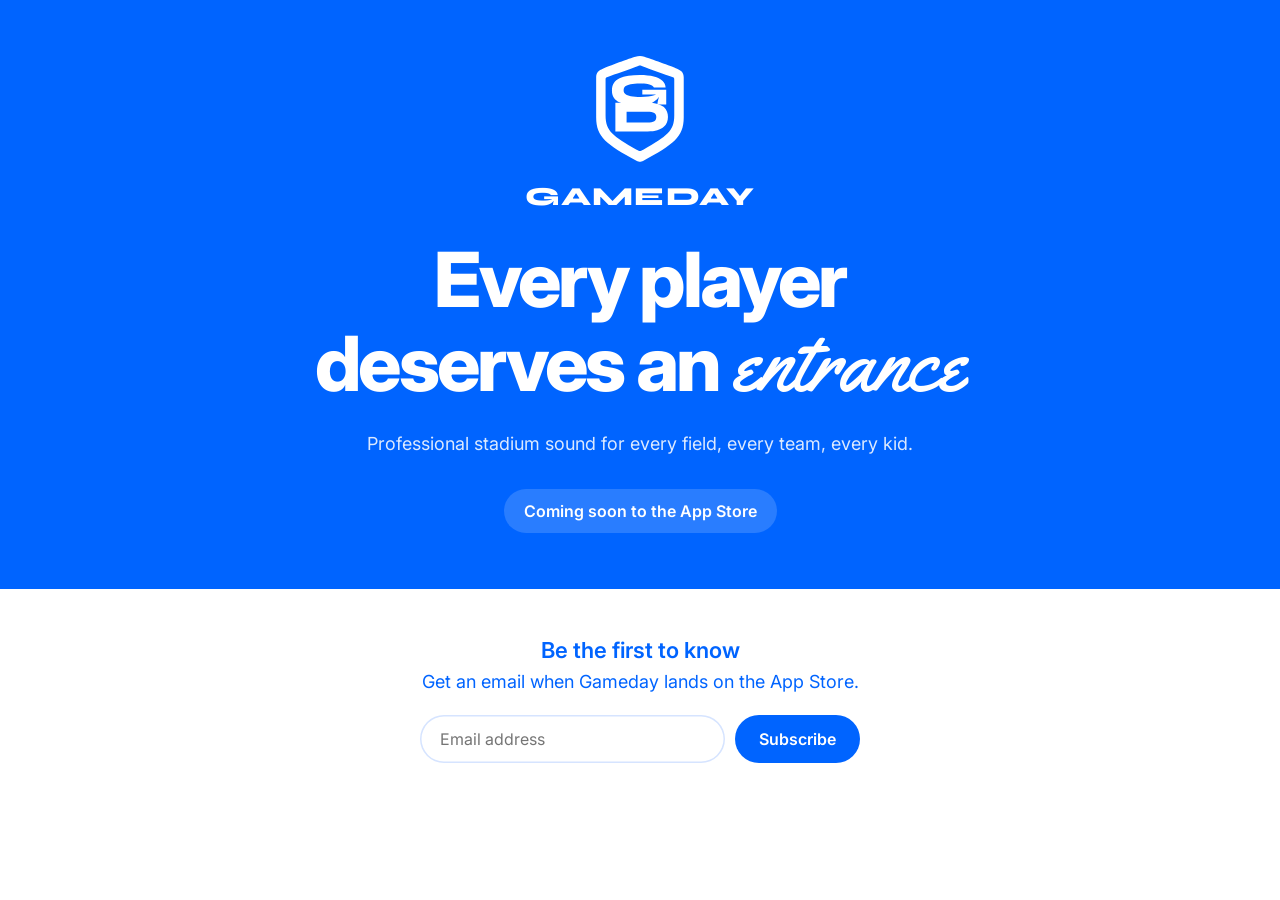
==== coming-soon.html @ 6db1c19f "Start the Herald website from the Gameday website Co-Authored-By: Claude Opus 5.5 <noreply@anthropic" ====
<!DOCTYPE html>
<html lang="en">
<head>
  <meta charset="UTF-8" />
  <meta name="viewport" content="width=device-width, initial-scale=1.0, viewport-fit=cover" />
  <title>Gameday — Every Player Deserves an Entrance</title>
  <meta name="description" content="Walkout music and AI player announcements for youth sports. Coming soon to the App Store." />
  <meta name="theme-color" content="#0064FF" />
  <!-- The light icon by default (and on dark tab bars); light tab bars get
       the dark icon. -->
  <link rel="icon" type="image/png" sizes="48x48" href="/images/favicon-light.png" />
  <link rel="icon" type="image/png" sizes="48x48" href="/images/favicon-dark.png" media="(prefers-color-scheme: light)" />
  <link rel="stylesheet" href="/fonts/fonts.css" />
  <style>
    /* Shown at getgameday.app until the full site launches: _redirects
       serves this page for "/". Remove that line to put index.html live. */
    :root {
      --hero-blue: #0064FF;
      --white: #FFFFFF;
      --field-border: #D6E4FF;
      --font-body: "Inter", -apple-system, BlinkMacSystemFont, "Helvetica Neue", sans-serif;
      --font-logo: "Syne", "Arial Black", sans-serif;
      --font-accent: "Yellowtail", "Brush Script MT", cursive;
    }
    * { box-sizing: border-box; }
    html, body { margin: 0; min-height: 100%; }
    /* Two tones: the blue hero ends in a hard cut just below "Coming soon",
       and the sign-up sits on white beneath it. */
    body {
      background: var(--white);
      font: 18px/1.5 var(--font-body);
      display: flex;
      flex-direction: column;
      text-align: center;
    }
    .hero, .signup-band {
      display: flex;
      flex-direction: column;
      align-items: center;
      padding-left: max(24px, env(safe-area-inset-left));
      padding-right: max(24px, env(safe-area-inset-right));
    }
    .hero {
      background: var(--hero-blue);
      color: var(--white);
      padding-top: max(56px, env(safe-area-inset-top));
      padding-bottom: 56px;
    }
    .signup-band {
      flex: 1;
      color: var(--hero-blue);
      padding-top: 48px;
      padding-bottom: max(48px, env(safe-area-inset-bottom));
    }
    .hero { gap: 22px; }
    .hero > * { max-width: 820px; }
    /* Inline, so it shows however the page is opened. */
    .badge { width: 88px; height: 106px; color: var(--white); }
    /* Pure white: the paragraph dimming below doesn't apply to it. */
    .wordmark { margin: 0; font: 800 clamp(17px, 4.5vw, 26px)/1 var(--font-logo); letter-spacing: 0.04em; text-transform: uppercase; opacity: 1; }
    h1 { margin: 8px 0 0; font: 800 clamp(28px, 9vw, 76px)/1.05 var(--font-body); letter-spacing: -0.035em; }
    /* Exactly two lines: each stays whole. */
    h1 .line { display: block; white-space: nowrap; }
    .accent-word { font-family: var(--font-accent); font-weight: 400; font-size: 1.1em; letter-spacing: 0; }
    p { margin: 0; opacity: 0.86; text-wrap: balance; max-width: 560px; }
    .signup { width: 100%; max-width: 440px; }
    .signup h2 { margin: 0 0 4px; font: 600 22px/1.25 var(--font-body); color: var(--hero-blue); }
    .signup > p { margin: 0 auto 20px; color: var(--hero-blue); opacity: 1; }
    .signup form { display: flex; flex-wrap: wrap; gap: 10px; }
    .signup input[type="email"] { flex: 1 1 220px; min-width: 0; border: 0; border-radius: 999px; padding: 14px 20px; font: 400 16px var(--font-body); color: #0A0A0B; background: var(--white); box-shadow: inset 0 0 0 1.5px var(--field-border); }
    .signup button { flex: 0 0 auto; border: 0; border-radius: 999px; padding: 14px 24px; cursor: pointer; background: var(--hero-blue); color: var(--white); font: 600 16px var(--font-body); }
    .signup button:disabled { opacity: 0.6; }
    .signup input[type="email"]:focus-visible, .signup button:focus-visible { outline: 3px solid var(--hero-blue); outline-offset: 2px; }
    /* Bots fill this in; people never see it. */
    .signup .website { position: absolute; left: -9999px; }
    .signup .signup-status { margin: 12px auto 0; color: var(--hero-blue); opacity: 1; }
    .signup .signup-status:empty { display: none; }
    .soon { margin-top: 10px; padding: 10px 20px; border-radius: 999px; background: rgba(255, 255, 255, 0.16); font-weight: 600; font-size: 16px; opacity: 1; }
  </style>
</head>
<body>
  <main class="hero">
    <svg class="badge" viewBox="0 0 464 561" fill="currentColor" role="img" aria-label="Gameday">
      <path d="M224.278 261.579C203.696 261.579 184.776 260.312 167.519 257.779C150.42 255.404 135.538 251.288 122.872 245.43C110.364 239.414 100.627 231.26 93.6611 220.969C86.8532 210.678 83.4492 197.695 83.4492 182.021C83.4492 166.347 86.9323 153.286 93.8985 142.836C100.865 132.229 110.839 123.838 123.822 117.663C136.962 111.33 152.557 106.818 170.606 104.126C188.813 101.435 209.079 100.089 231.402 100.089C260.692 100.089 285.232 102.781 305.023 108.164C324.971 113.547 340.17 121.225 350.62 131.2C361.069 141.016 366.689 152.732 367.481 166.347H305.735C303.835 162.864 300.352 159.54 295.286 156.373C290.219 153.048 282.62 150.357 272.487 148.299C262.354 146.24 248.659 145.211 231.402 145.211C211.137 145.211 194.671 146.478 182.005 149.011C169.34 151.386 160.078 155.265 154.22 160.648C148.362 166.031 145.433 173.155 145.433 182.021C145.433 189.779 148.441 196.191 154.457 201.258C160.473 206.324 170.131 210.124 183.43 212.657C196.729 215.19 214.303 216.457 236.152 216.457C251.509 216.457 264.808 215.823 276.049 214.557C287.449 213.132 297.74 210.995 306.922 208.145C316.264 205.295 325.525 201.733 334.708 197.458L340.408 204.345C330.592 222.869 316.026 237.039 296.711 246.855C277.395 256.671 253.251 261.579 224.278 261.579ZM324.259 256.829C324.259 252.079 324.892 246.696 326.159 240.68C327.425 234.664 329.009 228.41 330.908 221.919C332.967 215.269 334.946 209.016 336.846 203.158H244.226V178.222H370.806V256.829H324.259Z"/>
      <path d="M272.645 247.33C294.019 247.33 311.672 249.388 325.605 253.504C339.537 257.621 350.461 263.241 358.377 270.366C366.294 277.49 371.835 285.644 375.001 294.827C378.326 303.851 379.989 313.351 379.989 323.325C379.989 333.299 378.168 342.878 374.526 352.061C370.885 361.085 364.869 369.159 356.478 376.284C348.245 383.409 337.241 389.029 323.467 393.145C309.851 397.262 292.911 399.32 272.645 399.32H101.656V247.33H272.645ZM161.028 351.823H270.271C279.137 351.823 286.657 351.269 292.832 350.161C299.006 348.894 303.914 347.073 307.556 344.699C311.355 342.324 314.047 339.395 315.63 335.912C317.372 332.27 318.243 328.075 318.243 323.325C318.243 318.575 317.372 314.459 315.63 310.976C314.047 307.334 311.355 304.326 307.556 301.951C303.914 299.576 299.006 297.835 292.832 296.727C286.657 295.46 279.137 294.827 270.271 294.827H161.028V351.823Z"/>
      <path d="M231.725 560.206C235.581 560.206 242.592 558.803 250.305 554.597C407.709 468.357 463.449 429.094 463.449 325.326V114.285C463.449 85.5386 449.777 76.7744 428.042 67.3088C399.646 55.0389 283.609 14.0225 255.213 4.2073C247.851 1.75331 239.788 7.62939e-06 231.725 7.62939e-06C223.662 7.62939e-06 215.248 2.45404 208.236 4.2073C179.841 11.2182 63.8029 55.39 35.4075 67.3088C13.672 76.4234 0 85.5386 0 114.285V325.326C0 429.094 55.7401 468.007 213.144 554.597C220.857 558.803 227.868 560.206 231.725 560.206ZM231.725 502.713C227.518 502.713 223.311 501.661 213.846 496.403C87.2909 420.68 49.7804 398.244 49.7804 313.056V123.75C49.7804 117.44 51.1826 114.635 56.792 112.181C101.665 94.6531 177.387 70.4643 222.26 52.5849C225.765 51.1827 228.92 50.8323 231.725 50.8323C234.529 50.8323 237.684 51.1827 241.19 52.5849C285.712 70.4643 360.382 96.7567 406.307 112.181C412.266 114.285 413.318 117.44 413.318 123.75V313.056C413.318 398.244 375.808 420.68 249.253 496.403C240.138 501.661 235.932 502.713 231.725 502.713Z"/>
    </svg>
    <p class="wordmark">Gameday</p>
    <h1><span class="line">Every player</span><span class="line">deserves an <span class="accent-word">entrance</span></span></h1>
    <p>Professional stadium sound for every field, every team, every kid.</p>
    <p class="soon">Coming soon to the App Store</p>
  </main>

  <section class="signup-band" aria-label="Email sign-up">
    <!-- Posts to /subscribe in worker.js, which forwards it to Kit from the
         server, so a visitor's browser never contacts Kit. -->
    <div class="signup">
      <h2>Be the first to know</h2>
      <p>Get an email when Gameday lands on the App Store.</p>
      <form id="signup-form" method="post" action="/subscribe">
        <input type="email" name="email_address" placeholder="Email address" aria-label="Email address" autocomplete="email" required />
        <input class="website" type="text" name="website" tabindex="-1" autocomplete="off" aria-hidden="true" />
        <button type="submit">Subscribe</button>
      </form>
      <p class="signup-status" id="signup-status" role="status"></p>
      <script>
        document.getElementById('signup-form').addEventListener('submit', async (event) => {
          event.preventDefault();
          const form = event.target;
          const status = document.getElementById('signup-status');
          const button = form.querySelector('button');
          button.disabled = true;
          status.textContent = '';
          try {
            const response = await fetch(form.action, { method: 'POST', body: new FormData(form), headers: { accept: 'application/json' } });
            status.textContent = (await response.json()).message;
            if (response.ok) form.hidden = true;
          } catch {
            status.textContent = "That didn't go through. Please try again in a moment.";
          }
          button.disabled = false;
        });
      </script>
    </div>
  </section>
</body>
</html>
---- fonts/fonts.css ----
/* Every font the site uses, served from this site so a page view contacts no
   third party. Licenses are in this folder. */
@font-face {
  font-family: 'Inter';
  font-style: normal;
  font-weight: 100 900;
  font-display: swap;
  src: url('/fonts/inter-latin-ext.woff2') format('woff2');
  unicode-range: U+0100-02BA,U+02BD-02C5,U+02C7-02CC,U+02CE-02D7,U+02DD-02FF,U+0304,U+0308,U+0329,U+1D00-1DBF,U+1E00-1E9F,U+1EF2-1EFF,U+2020,U+20A0-20AB,U+20AD-20C0,U+2113,U+2C60-2C7F,U+A720-A7FF;
}
@font-face {
  font-family: 'Inter';
  font-style: normal;
  font-weight: 100 900;
  font-display: swap;
  src: url('/fonts/inter-latin.woff2') format('woff2');
  unicode-range: U+0000-00FF,U+0131,U+0152-0153,U+02BB-02BC,U+02C6,U+02DA,U+02DC,U+0304,U+0308,U+0329,U+2000-206F,U+20AC,U+2122,U+2191,U+2193,U+2212,U+2215,U+FEFF,U+FFFD;
}
@font-face {
  font-family: 'Syne';
  font-style: normal;
  font-weight: 400 800;
  font-display: swap;
  src: url('/fonts/Syne-Variable.ttf') format('truetype');
}
@font-face {
  font-family: 'Yellowtail';
  font-style: normal;
  font-weight: 400;
  font-display: swap;
  src: url('/fonts/Yellowtail-Regular.ttf') format('truetype');
}
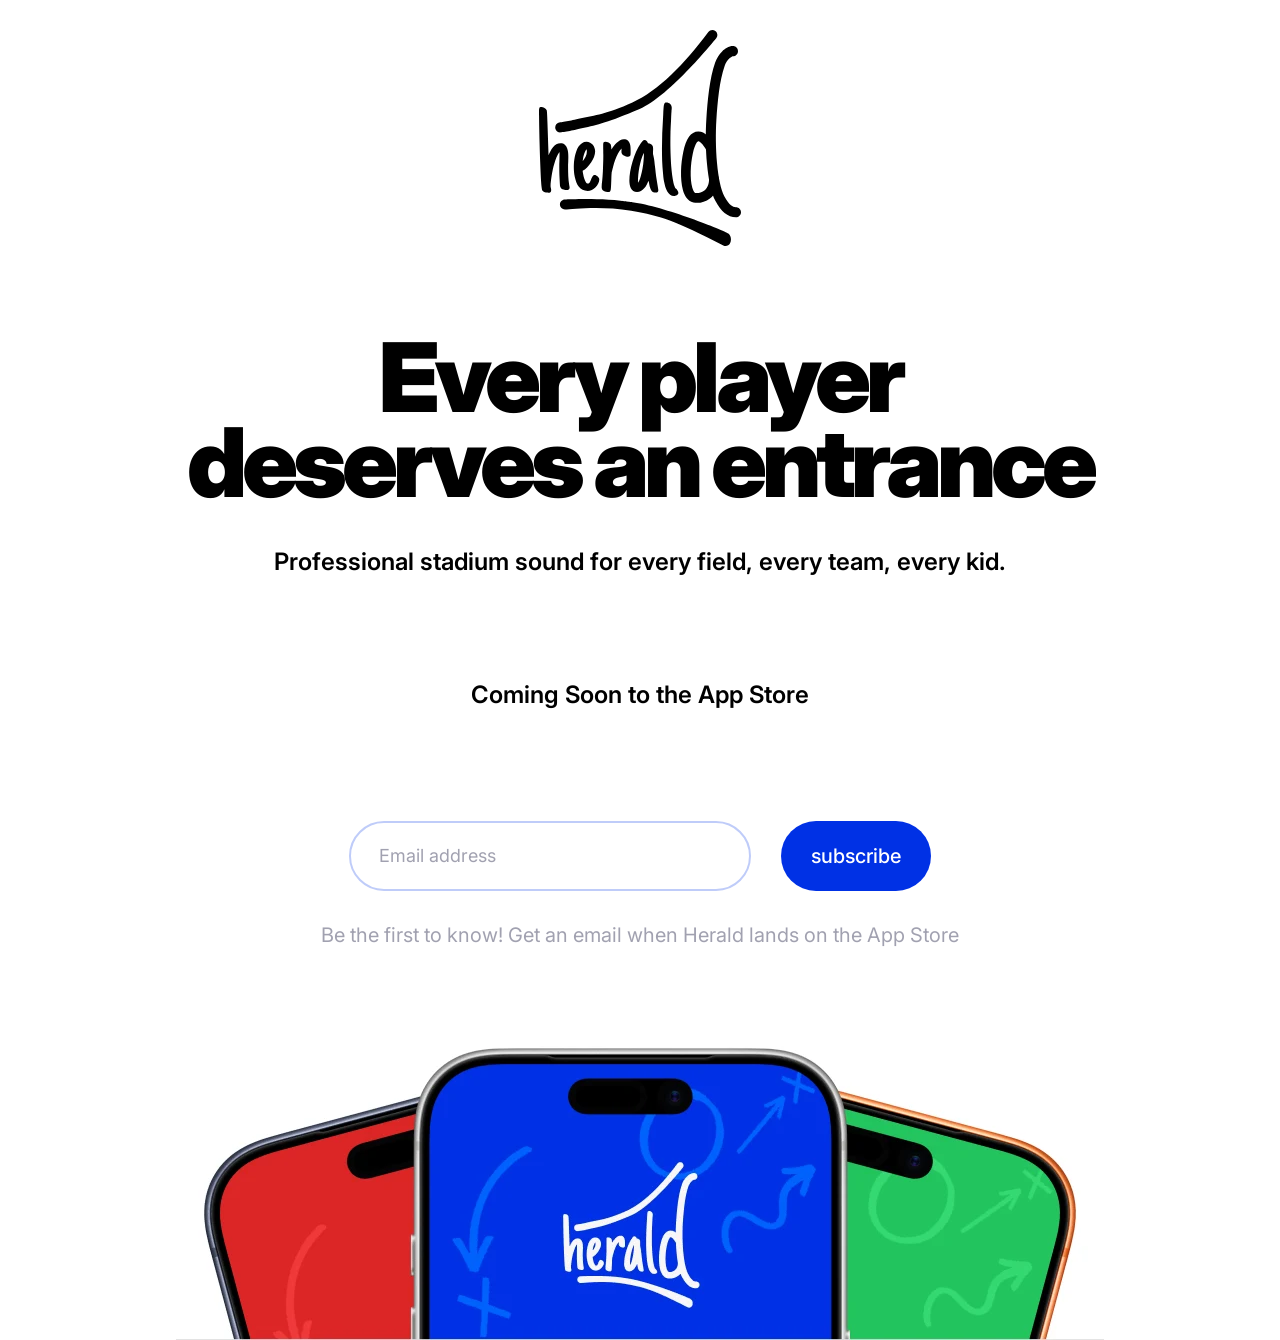
==== commit f6c351de: "Coming-soon page: Herald design from Figma Co-Authored-By: Claude Opus 5.5 <noreply@anthropic.com>" ====
--- a/coming-soon.html
+++ b/coming-soon.html
@@ -3,125 +3,138 @@
 <head>
   <meta charset="UTF-8" />
   <meta name="viewport" content="width=device-width, initial-scale=1.0, viewport-fit=cover" />
-  <title>Gameday — Every Player Deserves an Entrance</title>
+  <title>Herald — Every Player Deserves an Entrance</title>
   <meta name="description" content="Walkout music and AI player announcements for youth sports. Coming soon to the App Store." />
-  <meta name="theme-color" content="#0064FF" />
+  <meta name="theme-color" content="#FFFFFF" />
   <!-- The light icon by default (and on dark tab bars); light tab bars get
        the dark icon. -->
   <link rel="icon" type="image/png" sizes="48x48" href="/images/favicon-light.png" />
   <link rel="icon" type="image/png" sizes="48x48" href="/images/favicon-dark.png" media="(prefers-color-scheme: light)" />
   <link rel="stylesheet" href="/fonts/fonts.css" />
   <style>
-    /* Shown at getgameday.app until the full site launches: _redirects
-       serves this page for "/". Remove that line to put index.html live. */
+    /* Shown at gameherald.app until the full site launches: _redirects
+       serves this page for "/". Remove that line to put index.html live.
+       Figma: Website page, frame "coming-soon". */
     :root {
-      --hero-blue: #0064FF;
+      --ink: #000000;
       --white: #FFFFFF;
-      --field-border: #D6E4FF;
-      --font-body: "Inter", -apple-system, BlinkMacSystemFont, "Helvetica Neue", sans-serif;
-      --font-logo: "Syne", "Arial Black", sans-serif;
-      --font-accent: "Yellowtail", "Brush Script MT", cursive;
+      --blue: #0031E5;            /* Figma: newblue */
+      --field-border: #BFCCF9;
+      --caption: rgba(21, 20, 57, 0.4);
+      /* SF Compact / SF Pro where the visitor has them (Apple devices),
+         else the self-hosted Inter. */
+      --font-display: "SF Compact Display", "SF Compact", -apple-system, BlinkMacSystemFont, "Inter", sans-serif;
+      --font-text: -apple-system, BlinkMacSystemFont, "SF Pro Text", "Inter", "Helvetica Neue", sans-serif;
     }
     * { box-sizing: border-box; }
-    html, body { margin: 0; min-height: 100%; }
-    /* Two tones: the blue hero ends in a hard cut just below "Coming soon",
-       and the sign-up sits on white beneath it. */
+    html, body { margin: 0; }
     body {
-      background: var(--white);
-      font: 18px/1.5 var(--font-body);
-      display: flex;
-      flex-direction: column;
-      text-align: center;
-    }
-    .hero, .signup-band {
+      min-height: 100vh;
+      min-height: 100svh;
       display: flex;
       flex-direction: column;
       align-items: center;
-      padding-left: max(24px, env(safe-area-inset-left));
-      padding-right: max(24px, env(safe-area-inset-right));
+      background: var(--white);
+      color: var(--ink);
+      font: 400 20px/1.4 var(--font-text);
+      text-align: center;
+      padding: max(30px, env(safe-area-inset-top)) max(16px, env(safe-area-inset-right)) 0 max(16px, env(safe-area-inset-left));
+      overflow-x: hidden;
     }
-    .hero {
-      background: var(--hero-blue);
+    .logo { display: block; width: clamp(130px, 22vw, 202px); height: auto; }
+
+    .copy { margin-top: clamp(48px, 7vw, 100px); display: flex; flex-direction: column; align-items: center; gap: 10px; }
+    h1 {
+      margin: 0;
+      max-width: 931px;
+      font: 900 clamp(44px, 8.5vw, 96px)/0.885 var(--font-display);
+      letter-spacing: -0.052em;
+      text-wrap: balance;
+    }
+    .tagline, .soon { margin: 0; font-weight: 600; font-size: clamp(18px, 2.4vw, 24px); }
+    .tagline { margin-top: clamp(14px, 2.5vw, 30px); text-wrap: balance; }
+    .soon { margin-top: clamp(40px, 7vw, 90px); }
+
+    .signup { margin-top: clamp(40px, 8.5vw, 131px); width: 100%; max-width: 1060px; }
+    .signup form { display: flex; gap: clamp(12px, 2.5vw, 30px); max-width: 582px; margin: 0 auto; }
+    .signup input[type="email"] {
+      flex: 1 1 auto;
+      min-width: 0;
+      height: clamp(54px, 6vw, 70px);
+      padding: 0 28px;
+      border: 2px solid var(--field-border);
+      border-radius: 9999px;
+      background: var(--white);
+      color: var(--ink);
+      font: 400 18px var(--font-text);
+    }
+    .signup input[type="email"]::placeholder { color: var(--caption); }
+    .signup button {
+      flex: 0 0 auto;
+      height: clamp(54px, 6vw, 70px);
+      padding: 0 30px;
+      border: 0;
+      border-radius: 9999px;
+      background: var(--blue);
       color: var(--white);
-      padding-top: max(56px, env(safe-area-inset-top));
-      padding-bottom: 56px;
+      font: 500 20px "Inter", var(--font-text);
+      cursor: pointer;
     }
-    .signup-band {
-      flex: 1;
-      color: var(--hero-blue);
-      padding-top: 48px;
-      padding-bottom: max(48px, env(safe-area-inset-bottom));
-    }
-    .hero { gap: 22px; }
-    .hero > * { max-width: 820px; }
-    /* Inline, so it shows however the page is opened. */
-    .badge { width: 88px; height: 106px; color: var(--white); }
-    /* Pure white: the paragraph dimming below doesn't apply to it. */
-    .wordmark { margin: 0; font: 800 clamp(17px, 4.5vw, 26px)/1 var(--font-logo); letter-spacing: 0.04em; text-transform: uppercase; opacity: 1; }
-    h1 { margin: 8px 0 0; font: 800 clamp(28px, 9vw, 76px)/1.05 var(--font-body); letter-spacing: -0.035em; }
-    /* Exactly two lines: each stays whole. */
-    h1 .line { display: block; white-space: nowrap; }
-    .accent-word { font-family: var(--font-accent); font-weight: 400; font-size: 1.1em; letter-spacing: 0; }
-    p { margin: 0; opacity: 0.86; text-wrap: balance; max-width: 560px; }
-    .signup { width: 100%; max-width: 440px; }
-    .signup h2 { margin: 0 0 4px; font: 600 22px/1.25 var(--font-body); color: var(--hero-blue); }
-    .signup > p { margin: 0 auto 20px; color: var(--hero-blue); opacity: 1; }
-    .signup form { display: flex; flex-wrap: wrap; gap: 10px; }
-    .signup input[type="email"] { flex: 1 1 220px; min-width: 0; border: 0; border-radius: 999px; padding: 14px 20px; font: 400 16px var(--font-body); color: #0A0A0B; background: var(--white); box-shadow: inset 0 0 0 1.5px var(--field-border); }
-    .signup button { flex: 0 0 auto; border: 0; border-radius: 999px; padding: 14px 24px; cursor: pointer; background: var(--hero-blue); color: var(--white); font: 600 16px var(--font-body); }
     .signup button:disabled { opacity: 0.6; }
-    .signup input[type="email"]:focus-visible, .signup button:focus-visible { outline: 3px solid var(--hero-blue); outline-offset: 2px; }
+    .signup input[type="email"]:focus-visible, .signup button:focus-visible { outline: 3px solid var(--blue); outline-offset: 2px; }
     /* Bots fill this in; people never see it. */
     .signup .website { position: absolute; left: -9999px; }
-    .signup .signup-status { margin: 12px auto 0; color: var(--hero-blue); opacity: 1; }
-    .signup .signup-status:empty { display: none; }
-    .soon { margin-top: 10px; padding: 10px 20px; border-radius: 999px; background: rgba(255, 255, 255, 0.16); font-weight: 600; font-size: 16px; opacity: 1; }
+    .caption { margin: clamp(14px, 2.4vw, 30px) auto 0; color: var(--caption); text-wrap: balance; }
+
+    /* The phones sit on the bottom edge, cropped like the Figma frame. */
+    .phones { margin-top: auto; padding-top: clamp(48px, 7vw, 100px); width: 100%; display: flex; justify-content: center; }
+    .phones img { display: block; width: min(928px, 100%); height: auto; }
+
+    @media (max-width: 480px) {
+      .signup form { flex-direction: column; }
+      .signup button { width: 100%; }
+    }
   </style>
 </head>
 <body>
-  <main class="hero">
-    <svg class="badge" viewBox="0 0 464 561" fill="currentColor" role="img" aria-label="Gameday">
-      <path d="M224.278 261.579C203.696 261.579 184.776 260.312 167.519 257.779C150.42 255.404 135.538 251.288 122.872 245.43C110.364 239.414 100.627 231.26 93.6611 220.969C86.8532 210.678 83.4492 197.695 83.4492 182.021C83.4492 166.347 86.9323 153.286 93.8985 142.836C100.865 132.229 110.839 123.838 123.822 117.663C136.962 111.33 152.557 106.818 170.606 104.126C188.813 101.435 209.079 100.089 231.402 100.089C260.692 100.089 285.232 102.781 305.023 108.164C324.971 113.547 340.17 121.225 350.62 131.2C361.069 141.016 366.689 152.732 367.481 166.347H305.735C303.835 162.864 300.352 159.54 295.286 156.373C290.219 153.048 282.62 150.357 272.487 148.299C262.354 146.24 248.659 145.211 231.402 145.211C211.137 145.211 194.671 146.478 182.005 149.011C169.34 151.386 160.078 155.265 154.22 160.648C148.362 166.031 145.433 173.155 145.433 182.021C145.433 189.779 148.441 196.191 154.457 201.258C160.473 206.324 170.131 210.124 183.43 212.657C196.729 215.19 214.303 216.457 236.152 216.457C251.509 216.457 264.808 215.823 276.049 214.557C287.449 213.132 297.74 210.995 306.922 208.145C316.264 205.295 325.525 201.733 334.708 197.458L340.408 204.345C330.592 222.869 316.026 237.039 296.711 246.855C277.395 256.671 253.251 261.579 224.278 261.579ZM324.259 256.829C324.259 252.079 324.892 246.696 326.159 240.68C327.425 234.664 329.009 228.41 330.908 221.919C332.967 215.269 334.946 209.016 336.846 203.158H244.226V178.222H370.806V256.829H324.259Z"/>
-      <path d="M272.645 247.33C294.019 247.33 311.672 249.388 325.605 253.504C339.537 257.621 350.461 263.241 358.377 270.366C366.294 277.49 371.835 285.644 375.001 294.827C378.326 303.851 379.989 313.351 379.989 323.325C379.989 333.299 378.168 342.878 374.526 352.061C370.885 361.085 364.869 369.159 356.478 376.284C348.245 383.409 337.241 389.029 323.467 393.145C309.851 397.262 292.911 399.32 272.645 399.32H101.656V247.33H272.645ZM161.028 351.823H270.271C279.137 351.823 286.657 351.269 292.832 350.161C299.006 348.894 303.914 347.073 307.556 344.699C311.355 342.324 314.047 339.395 315.63 335.912C317.372 332.27 318.243 328.075 318.243 323.325C318.243 318.575 317.372 314.459 315.63 310.976C314.047 307.334 311.355 304.326 307.556 301.951C303.914 299.576 299.006 297.835 292.832 296.727C286.657 295.46 279.137 294.827 270.271 294.827H161.028V351.823Z"/>
-      <path d="M231.725 560.206C235.581 560.206 242.592 558.803 250.305 554.597C407.709 468.357 463.449 429.094 463.449 325.326V114.285C463.449 85.5386 449.777 76.7744 428.042 67.3088C399.646 55.0389 283.609 14.0225 255.213 4.2073C247.851 1.75331 239.788 7.62939e-06 231.725 7.62939e-06C223.662 7.62939e-06 215.248 2.45404 208.236 4.2073C179.841 11.2182 63.8029 55.39 35.4075 67.3088C13.672 76.4234 0 85.5386 0 114.285V325.326C0 429.094 55.7401 468.007 213.144 554.597C220.857 558.803 227.868 560.206 231.725 560.206ZM231.725 502.713C227.518 502.713 223.311 501.661 213.846 496.403C87.2909 420.68 49.7804 398.244 49.7804 313.056V123.75C49.7804 117.44 51.1826 114.635 56.792 112.181C101.665 94.6531 177.387 70.4643 222.26 52.5849C225.765 51.1827 228.92 50.8323 231.725 50.8323C234.529 50.8323 237.684 51.1827 241.19 52.5849C285.712 70.4643 360.382 96.7567 406.307 112.181C412.266 114.285 413.318 117.44 413.318 123.75V313.056C413.318 398.244 375.808 420.68 249.253 496.403C240.138 501.661 235.932 502.713 231.725 502.713Z"/>
-    </svg>
-    <p class="wordmark">Gameday</p>
-    <h1><span class="line">Every player</span><span class="line">deserves an <span class="accent-word">entrance</span></span></h1>
-    <p>Professional stadium sound for every field, every team, every kid.</p>
-    <p class="soon">Coming soon to the App Store</p>
+  <img class="logo" src="/images/coming-soon/herald-logo.svg" width="202" height="216" alt="Herald" />
+
+  <main class="copy">
+    <h1>Every player deserves an entrance</h1>
+    <p class="tagline">Professional stadium sound for every field, every team, every kid.</p>
+    <p class="soon">Coming Soon to the App Store</p>
   </main>
 
-  <section class="signup-band" aria-label="Email sign-up">
-    <!-- Posts to /subscribe in worker.js, which forwards it to Kit from the
-         server, so a visitor's browser never contacts Kit. -->
-    <div class="signup">
-      <h2>Be the first to know</h2>
-      <p>Get an email when Gameday lands on the App Store.</p>
-      <form id="signup-form" method="post" action="/subscribe">
-        <input type="email" name="email_address" placeholder="Email address" aria-label="Email address" autocomplete="email" required />
-        <input class="website" type="text" name="website" tabindex="-1" autocomplete="off" aria-hidden="true" />
-        <button type="submit">Subscribe</button>
-      </form>
-      <p class="signup-status" id="signup-status" role="status"></p>
-      <script>
-        document.getElementById('signup-form').addEventListener('submit', async (event) => {
-          event.preventDefault();
-          const form = event.target;
-          const status = document.getElementById('signup-status');
-          const button = form.querySelector('button');
-          button.disabled = true;
-          status.textContent = '';
-          try {
-            const response = await fetch(form.action, { method: 'POST', body: new FormData(form), headers: { accept: 'application/json' } });
-            status.textContent = (await response.json()).message;
-            if (response.ok) form.hidden = true;
-          } catch {
-            status.textContent = "That didn't go through. Please try again in a moment.";
-          }
-          button.disabled = false;
-        });
-      </script>
-    </div>
+  <!-- Posts to /subscribe in worker.js, which forwards it to Kit from the
+       server, so a visitor's browser never contacts Kit. -->
+  <section class="signup" aria-label="Email sign-up">
+    <form id="signup-form" method="post" action="/subscribe">
+      <input type="email" name="email_address" placeholder="Email address" aria-label="Email address" autocomplete="email" required />
+      <input class="website" type="text" name="website" tabindex="-1" autocomplete="off" aria-hidden="true" />
+      <button type="submit">subscribe</button>
+    </form>
+    <p class="caption" id="signup-status" role="status">Be the first to know! Get an email when Herald lands on the App Store</p>
+    <script>
+      document.getElementById('signup-form').addEventListener('submit', async (event) => {
+        event.preventDefault();
+        const form = event.target;
+        const status = document.getElementById('signup-status');
+        const button = form.querySelector('button');
+        button.disabled = true;
+        try {
+          const response = await fetch(form.action, { method: 'POST', body: new FormData(form), headers: { accept: 'application/json' } });
+          status.textContent = (await response.json()).message;
+          if (response.ok) form.hidden = true;
+        } catch {
+          status.textContent = "That didn't go through. Please try again in a moment.";
+        }
+        button.disabled = false;
+      });
+    </script>
   </section>
+
+  <div class="phones">
+    <img src="/images/coming-soon/phones.webp" width="928" height="302" alt="Herald on three iPhones in red, blue, and green" />
+  </div>
 </body>
 </html>
